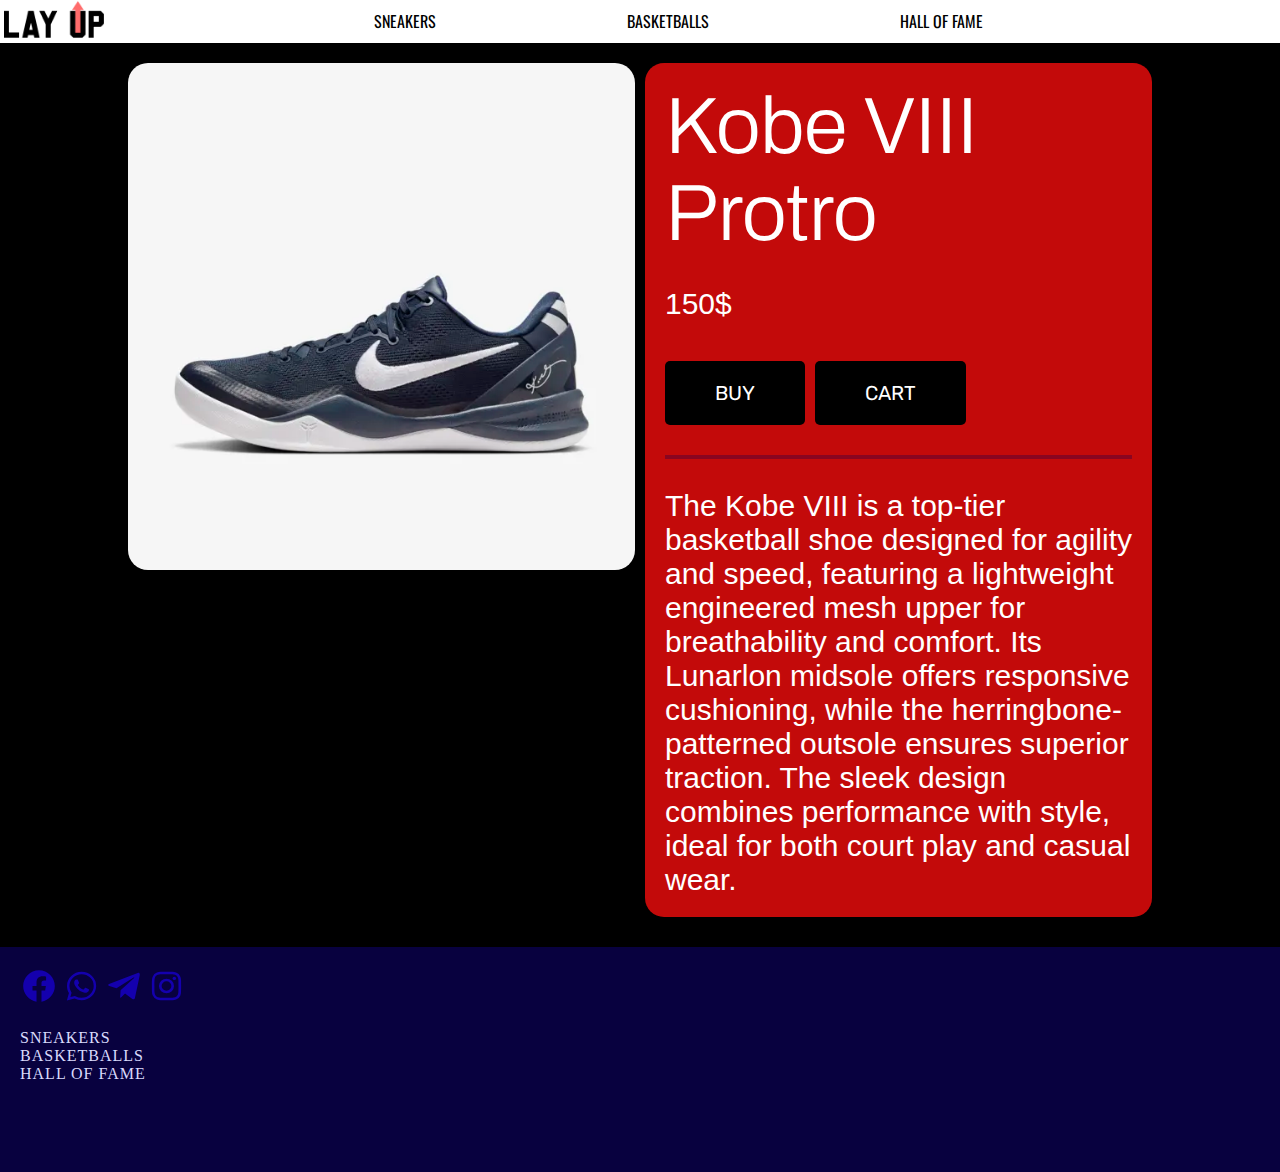
==== kobe_viii.html @ 885c8305 "Initial Commit" ====
<!DOCTYPE html>
<html lang="en">
<head>
    <meta charset="UTF-8">
    <meta name="viewport" content="width=device-width, initial-scale=1.0">
    <title>Document</title>
    <link rel="stylesheet" href="ja_2style.css">
    <link rel="preconnect" href="https://fonts.googleapis.com">
    <link rel="preconnect" href="https://fonts.gstatic.com" crossorigin>
    <link href="https://fonts.googleapis.com/css2?family=Rubik:ital,wght@0,300..900;1,300..900&display=swap" rel="stylesheet">
    <style>
        @import url('https://fonts.googleapis.com/css2?family=Archivo:ital,wght@0,100..900;1,100..900&display=swap');
    </style>

</head>
<body>
    <div class="everything">
        <div class="topper">
            <div class="loo">
            <img src="logo.png" alt="logo" id="logo" width="100px" />
            </div>
            <div class="topics">
            <nav>
                <ul>
                <li class="first"><a href="index.html">SNEAKERS</a></li>
                <li class="third"><a href="basketballs.html">BASKETBALLS</a></li>
                <li class="fourth"><a href="hall_of_fame.html">HALL OF FAME</a></li>
                </ul>
            </nav>
            </div>

            <div class="logham">
                    <div class="navHam">
            <div class="table" id="table" >
              <div class="sidenav" id="mySidenav">
              <a href="javascript:void(0)" class="closebtn" onclick="closeNav()">&times;</a> 
              <a href="index.html">SNEAKERS</a>
              <a href="basketballs.html">BASKETBALLS</a>
              <a href="hall_of_fame.html">HALL OF FAME</a>
              <a href="log_in.html">LOG IN</a>
              </div>

              <div id="main">
                <span style="font-size:30px;cursor:pointer" onclick="openNav()">&#9776</span>
              </div>
              <script>
                function openNav() {
                  document.getElementById("mySidenav").style.width = "250px";
                  document.getElementById("main").style.marginLeft = "0px";
                }

                function closeNav() {
                  document.getElementById("mySidenav").style.width = "0";
                  document.getElementById("main").style.marginLeft= "0";
                }
              </script>
              <style>
                .sidenav {
                  height: 100%;
                  width: 0;
                  position: fixed;
                  z-index: 1;
                  top: 0;
                  left: 0;
                  background-color: #111;
                  overflow-x: hidden;
                  transition: 0.1s;
                  padding-top: 60px;
                }

                .sidenav a {
                  padding: 8px 8px 8px 32px;
                  text-decoration: none;
                  font-size: 25px;
                  color: #818181;
                  display: block;
                  transition: 0.3s;
                }

                .sidenav a:hover {
                  color: #f1f1f1;
                }

                .sidenav .closebtn {
                  position: absolute;
                  top: 0;
                  right: 25px;
                  font-size: 36px;
                }

                .logham {
                  display: flex;
                }
              </style>
            </div>
        </div>
            </div>
        </div>
        <div class="shoes">
            <div class="boot">
                <div class="subboot">
                    <img src="kobe-viii-protro-basketball-shoes-XhT44Q.png"class="image" alt="">
                </div>
            </div>
            <div class="info">
                <div class="sub">
                    <h1 style="font-family: Archivo; font-weight: 300; font-size: 80px;">Kobe VIII Protro</h1>
                    <p style="font-size: 30px;">150$</p>
                    <div class="buttons">
                        <button>BUY</button> 
                        <button>CART</button> 
                        </button>
                        
                    </div>
                    <hr>
                    <div class="desc">
                        <p style="font-size:30px;">
                        The Kobe VIII is a top-tier basketball shoe designed for agility and speed, featuring a lightweight engineered mesh upper for breathability and comfort. Its Lunarlon midsole offers responsive cushioning, while the herringbone-patterned outsole ensures superior traction. The sleek design combines performance with style, ideal for both court play and casual wear.
                        </p>
                    </div> 
                </div>
            </div>
        </div>
    </div>
    <div class="contacts">
      <div class="socials">
        <a href="https://www.facebook.com/?locale=ru_RU" target="_blank"><img src="facebook-circle.svg" alt=""></a>
        <a href="https://web.whatsapp.com/" target="_blank"><img src="bxl-whatsapp.svg" alt=""></a>
        <a href="https://web.telegram.org/" target="_blank"><img src="bxl-telegram.svg" alt=""></a>
        <a href="https://www.instagram.com/project.fone/" target="_blank"><img src="bxl-instagram.svg" alt=""></a>
      </div>
      <div class="links">
        <a href="index.html">SNEAKERS</a>
        <a href="basketballs.html">BASKETBALLS</a>
        <a href="hall_of_fame.html">HALL OF FAME</a>
      </div>
    </div>

</body>
</html>
---- ja_2style.css ----
@import url("https://fonts.googleapis.com/css2?family=Rubik:ital,wght@0,300..900;1,300..900&display=swap");
@import url("https://fonts.googleapis.com/css2?family=Oswald:wght@200..700&display=swap");

* {
  margin: 0px;
  padding: 0px;
  box-sizing: border-box;
}

body {
  background-color: rgb(0, 0, 0);
  color: white;
  max-width: 1920px;
  margin-left: auto;
  margin-right: auto;
}
.signlog {
  background-color: rgb(197, 23, 58);
  border-radius: 10px;
  width: 90px;
  height: 25px;
  text-align: center;
  a {
    color: white;
  }
}

.contacts {
  background-color: #08013f;
  margin-top: 30px;
  display: flex;
  align-items: start;
  flex-direction: column;
  height: 25vh;
}

li a:hover,
li a.active {
  border-bottom: 3px solid black;
  transition: 0.1s ease;
}
li a {
  font-family: Oswald;
}

.links {
  display: flex;
  flex-direction: column;
  justify-content: start;
  margin-left: 20px;
  margin-top: 20px;
}
.links > a {
  color: #d9dafc;

  letter-spacing: 1px;
}
.socials {
  img {
    width: 3%;
  }
  width: 100%;
  margin-top: 20px;
  margin-left: 20px;
}

.subboot > img {
  width: 100%;
  border-radius: 20px;
}

.subboot {
  position: sticky;
  top: 20px;
  width: 100%;
}

.boot {
  height: 100%;
}

.topper {
  display: flex;
  margin-top: auto;
  margin-bottom: auto;
  height: px;
  background-color: white;
  border: solid 1px;
  align-items: center;
  align-content: baseline;
  justify-content: space-between;
  flex-wrap: wrap;
}

#logo {
  margin-left: 3px;
}
.logham {
  display: flex;
}

nav ul {
  list-style: none;
  display: flex;
  justify-content: space-around;
}
nav {
  width: 800px;
  position: fixed;
  left: 350px;
  top: 15px;
  background-color: white;
  border-radius: 5px;
  z-index: 10;
}
.shoes {
  display: grid;
  grid-template-rows: auto;
  grid-template-columns: 1fr 1fr;
  margin-top: 20px;
  margin-left: auto;
  margin-right: auto;
  gap: 10px;
  font-family: Helvetica, sans-serif;
  width: 80%;
  z-index: 0;
}

hr {
  border: solid 2px rgb(137, 5, 32);
  margin-top: 30px;
}
nav li {
  display: flex;
}
a {
  text-decoration: none;
  color: black;
}
.everything {
  min-width: 460px;
}
.shoes > img {
  border-radius: 10px;
  width: 100%;
}

button {
  padding: 20px 50px;
  background-color: black;
  color: white;
  border-radius: 5px;
  border: solid 0;
  margin-top: 40px;
  font-family: "Rubik";
  font-size: 20px;
  cursor: pointer;
}
.buttons {
  display: flex;
  gap: 10px;
}

.info {
  background-color: rgb(195, 10, 10);
  border-radius: 19px;
  height: fit-content;
}
.sub {
  margin: 20px;

  p {
    margin-top: 30px;
  }
  h1 {
    font-size: 50px;
  }
}
.image {
  width: 20%;
}
@media screen and (max-width: 1345px) {
  nav {
    position: inherit;
  }
  .title {
    position: relative;
    top: 90px;
    left: 30px;
    font-size: 60px;
  }
  .main > button {
    margin-top: 110px;
    margin-left: 30px;
  }
}
@media screen and (max-width: 1070px) {
  .fifth {
    display: none;
  }
  nav {
    width: 600px;
    position: inherit;
  }
  .main {
    background-size: cover;
    height: 500px;
  }
  .title {
    font-size: 50px;
  }
}
@media screen and (max-width: 860px) {
  .fourth {
    display: none;
  }
  nav {
    width: 400px;
  }
  .main {
    background-size: cover;
    height: 400px;
  }
  .title {
    font-size: 40px;
  }
  .boot {
    height: fit-content;
  }
}
@media screen and (max-width: 665px) {
  .third {
    display: none;
  }
  nav {
    width: 200px;
  }
  .main {
    height: 300px;
  }
  .title {
    font-size: 30px;
  }
  .boot {
    height: fit-content;
  }
}

@media screen and (max-width: 575px) {
  .main {
    height: 275px;
  }
  .title {
    font-size: 20px;
  }
}

@media screen and (max-width: 470px) {
  .main {
    height: 250px;
  }
}
@media screen and (max-width: 1070px) {
  .shoes {
    grid-template-columns: 1fr 1fr;
    gap: 20px;
    width: 90%;
  }

  .sub h1 {
    font-size: 45px;
  }

  .sub p {
    font-size: 25px;
  }

  button {
    padding: 15px 40px;
    font-size: 18px;
  }
}
@media screen and (max-width: 850px) {
  .shoes {
    grid-template-columns: 1fr;
    width: 100%;
  }

  .info {
    padding: 15px;
  }

  .sub h1 {
    font-size: 40px;
  }

  .sub p {
    font-size: 22px;
  }

  button {
    padding: 12px 30px;
    font-size: 16px;
  }
}

@media screen and (max-width: 655px) {
  .shoes {
    grid-template-columns: 1fr;
    width: 100%;
  }

  .sub h1 {
    font-size: 35px;
  }

  .sub p {
    font-size: 20px;
  }

  button {
    padding: 10px 20px;
    font-size: 16px;
  }
}

@media screen and (max-width: 470px) {
  .shoes {
    grid-template-columns: 1fr;
    width: 100%;
  }

  .sub h1 {
    font-size: 30px;
  }

  .sub p {
    font-size: 18px;
  }

  button {
    padding: 8px 15px;
    font-size: 14px;
  }

  .subboot {
    width: 100%;
  }
}
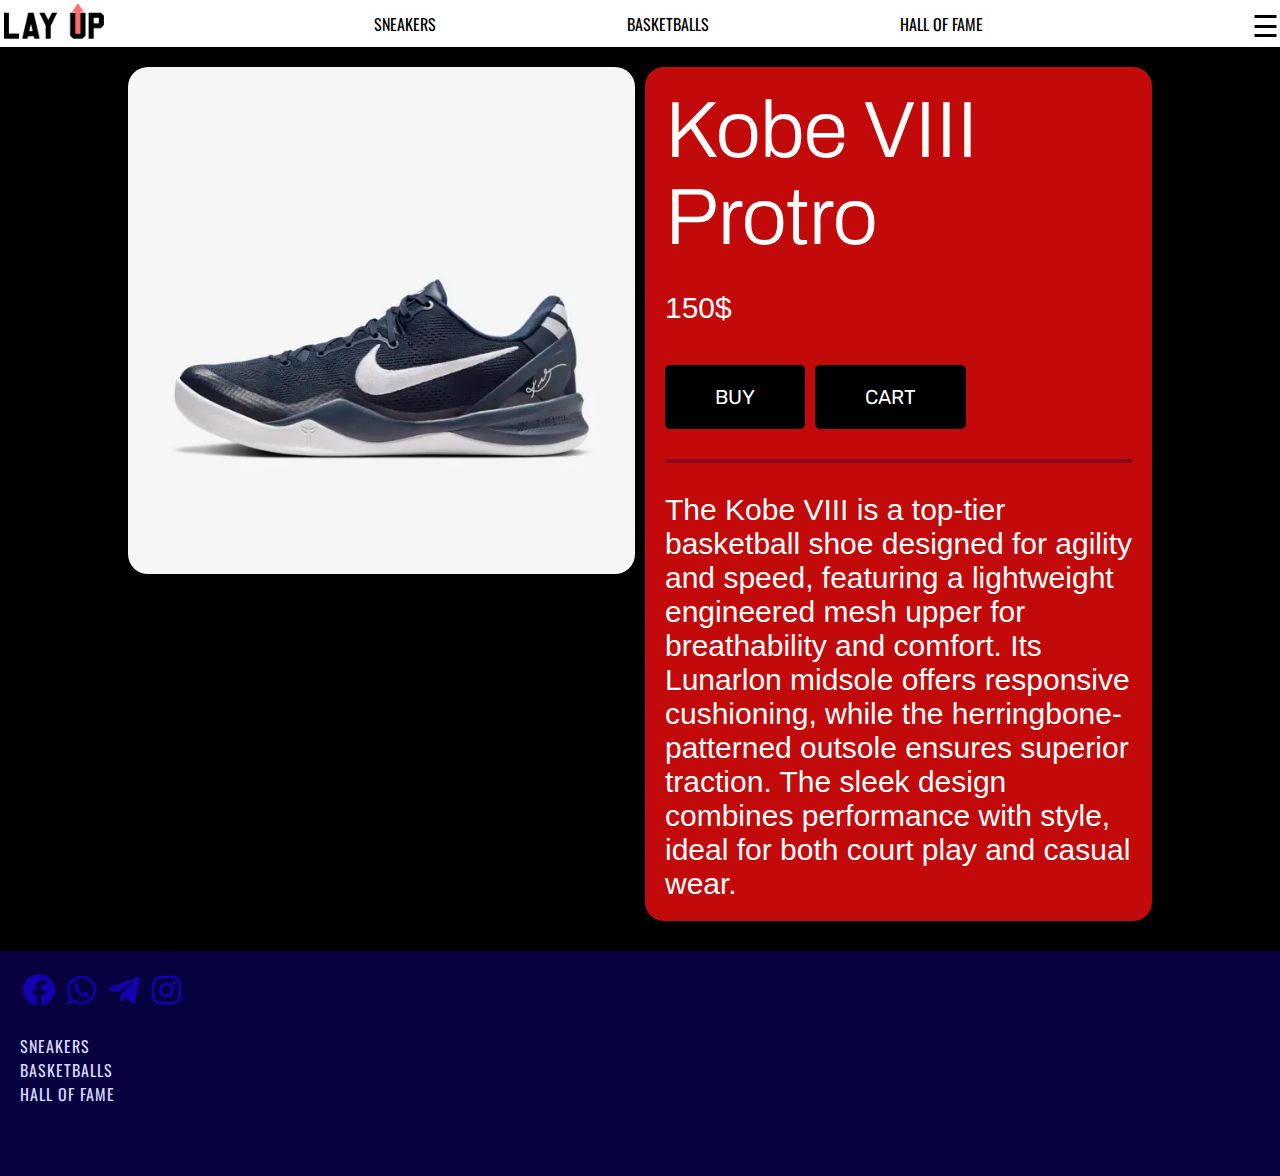
==== commit 4a9c2f23: "Initial commit" ====
--- a/kobe_viii.html
+++ b/kobe_viii.html
@@ -91,6 +91,11 @@
                 .logham {
                   display: flex;
                 }
+                #main span {
+                  font-size: 30px;
+                  cursor: pointer;
+                  color: black; 
+                }
               </style>
             </div>
         </div>
@@ -114,7 +119,7 @@
                     </div>
                     <hr>
                     <div class="desc">
-                        <p style="font-size:30px;">
+                        <p style="">
                         The Kobe VIII is a top-tier basketball shoe designed for agility and speed, featuring a lightweight engineered mesh upper for breathability and comfort. Its Lunarlon midsole offers responsive cushioning, while the herringbone-patterned outsole ensures superior traction. The sleek design combines performance with style, ideal for both court play and casual wear.
                         </p>
                     </div> 
--- a/ja_2style.css
+++ b/ja_2style.css
@@ -13,6 +13,7 @@
   max-width: 1920px;
   margin-left: auto;
   margin-right: auto;
+  font-family: Oswald;
 }
 .signlog {
   background-color: rgb(197, 23, 58);
@@ -83,7 +84,6 @@
   display: flex;
   margin-top: auto;
   margin-bottom: auto;
-  height: px;
   background-color: white;
   border: solid 1px;
   align-items: center;
@@ -109,7 +109,7 @@
   position: fixed;
   left: 350px;
   top: 15px;
-  background-color: white;
+  background-color: rgb(255, 255, 255);
   border-radius: 5px;
   z-index: 10;
 }
@@ -156,6 +156,10 @@
   font-size: 20px;
   cursor: pointer;
 }
+
+.desc {
+  font-size: 30px;
+}
 .buttons {
   display: flex;
   gap: 10px;
@@ -346,4 +350,14 @@
   .subboot {
     width: 100%;
   }
-}
+  nav {
+    display: none;
+    width: 0%;
+  }
+  .topper {
+    width: 350px;
+  }
+  .desc {
+    font-size: 10px;
+  }
+}
